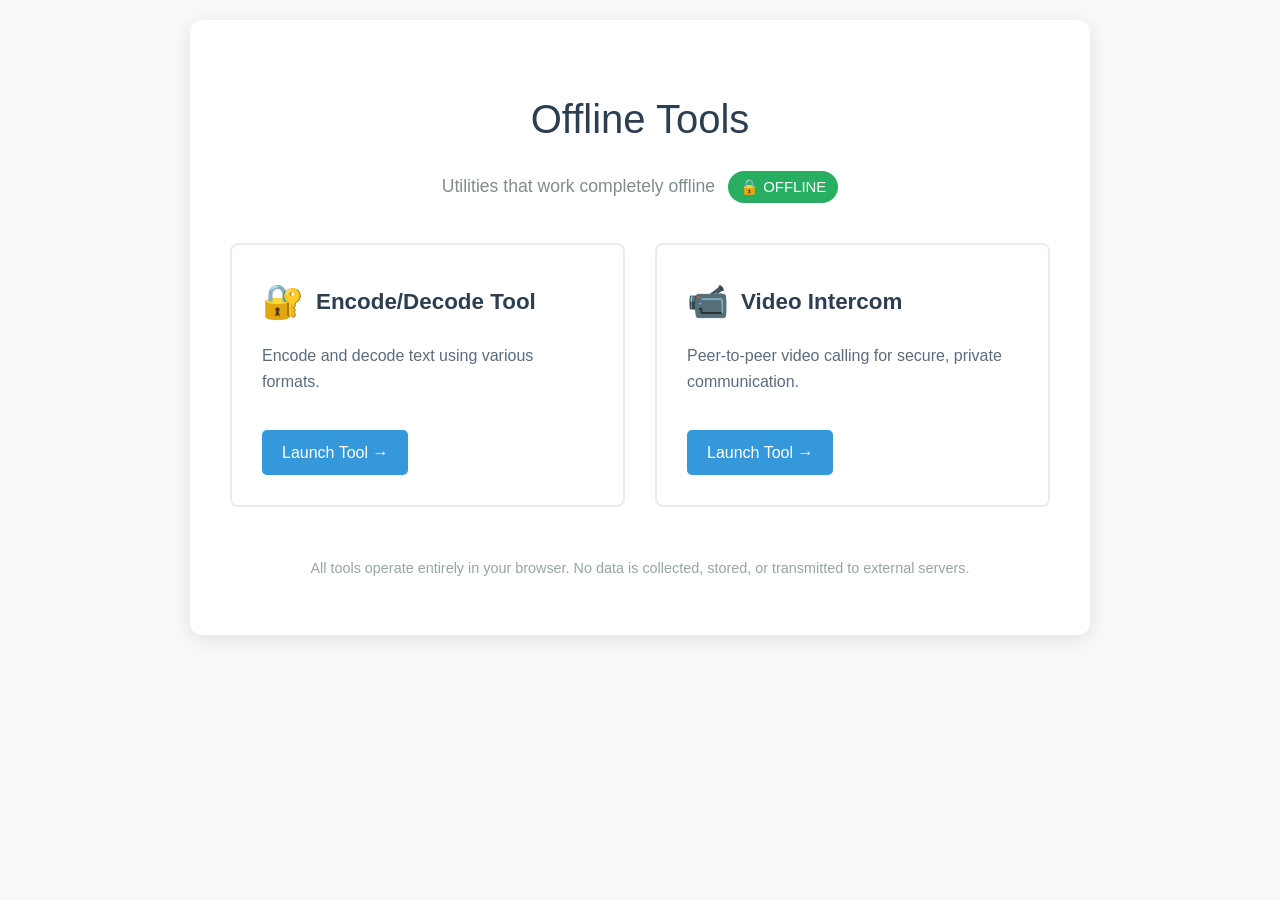
==== offline-tools/index.html @ c5e7616e "intercom v1" ====
<!DOCTYPE html>
<html lang="en">
<head>
    <meta charset="UTF-8">
    <meta name="viewport" content="width=device-width, initial-scale=1.0">
    <title>Offline Tools</title>
    <style>
        body {
            font-family: -apple-system, BlinkMacSystemFont, 'Segoe UI', Roboto, Arial, sans-serif;
            max-width: 900px;
            margin: 0 auto;
            padding: 20px;
            background-color: #f8f9fa;
            line-height: 1.6;
        }
        .container {
            background-color: white;
            padding: 40px;
            border-radius: 12px;
            box-shadow: 0 4px 20px rgba(0,0,0,0.1);
        }
        h1 {
            text-align: center;
            color: #2c3e50;
            margin-bottom: 20px;
            font-size: 2.5em;
            font-weight: 300;
        }
        .subtitle {
            text-align: center;
            color: #7f8c8d;
            margin-bottom: 40px;
            font-size: 1.1em;
        }
        .offline-badge {
            display: inline-block;
            background-color: #27ae60;
            color: white;
            padding: 4px 12px;
            border-radius: 20px;
            font-size: 0.85em;
            font-weight: 500;
            margin-left: 8px;
        }
        .tools-grid {
            display: grid;
            grid-template-columns: repeat(auto-fit, minmax(350px, 1fr));
            gap: 30px;
            margin-top: 40px;
        }
        .tool-card {
            border: 2px solid #e9ecef;
            border-radius: 8px;
            padding: 30px;
            transition: all 0.3s ease;
            text-decoration: none;
            color: inherit;
            display: block;
        }
        .tool-card:hover {
            border-color: #3498db;
            transform: translateY(-2px);
            box-shadow: 0 8px 25px rgba(0,0,0,0.1);
        }
        .tool-title {
            font-size: 1.4em;
            font-weight: 600;
            color: #2c3e50;
            margin-bottom: 15px;
            display: flex;
            align-items: center;
        }
        .tool-icon {
            font-size: 1.5em;
            margin-right: 12px;
        }
        .tool-description {
            color: #5a6c7d;
            margin-bottom: 20px;
        }
        .tool-features {
            list-style: none;
            padding: 0;
            margin: 0;
        }
        .tool-features li {
            color: #7f8c8d;
            margin-bottom: 8px;
            padding-left: 20px;
            position: relative;
        }
        .tool-features li:before {
            content: "✓";
            color: #27ae60;
            font-weight: bold;
            position: absolute;
            left: 0;
        }
        .launch-button {
            display: inline-block;
            background-color: #3498db;
            color: white;
            padding: 10px 20px;
            border-radius: 5px;
            text-decoration: none;
            margin-top: 15px;
            font-weight: 500;
            transition: background-color 0.3s;
        }
        .launch-button:hover {
            background-color: #2980b9;
        }
        .footer {
            text-align: center;
            margin-top: 50px;
            color: #95a5a6;
            font-size: 0.9em;
        }
    </style>
</head>
<body>
    <div class="container">
        <h1>Offline Tools</h1>
        <p class="subtitle">
            Utilities that work completely offline
            <span class="offline-badge">🔒 OFFLINE</span>
        </p>
        
        <div class="tools-grid">
            <a href="encode.html" class="tool-card">
                <div class="tool-title">
                    <span class="tool-icon">🔐</span>
                    Encode/Decode Tool
                </div>
                <div class="tool-description">
                    Encode and decode text using various formats.
                </div>
                <span class="launch-button">Launch Tool →</span>
            </a>
            
            <a href="intercom.html" class="tool-card">
                <div class="tool-title">
                    <span class="tool-icon">📹</span>
                    Video Intercom
                </div>
                <div class="tool-description">
                    Peer-to-peer video calling for secure, private communication.
                </div>
                <span class="launch-button">Launch Tool →</span>
            </a>
        </div>
        
        <div class="footer">
            <p>
                All tools operate entirely in your browser. 
                No data is collected, stored, or transmitted to external servers.
            </p>
        </div>
    </div>
</body>
</html>
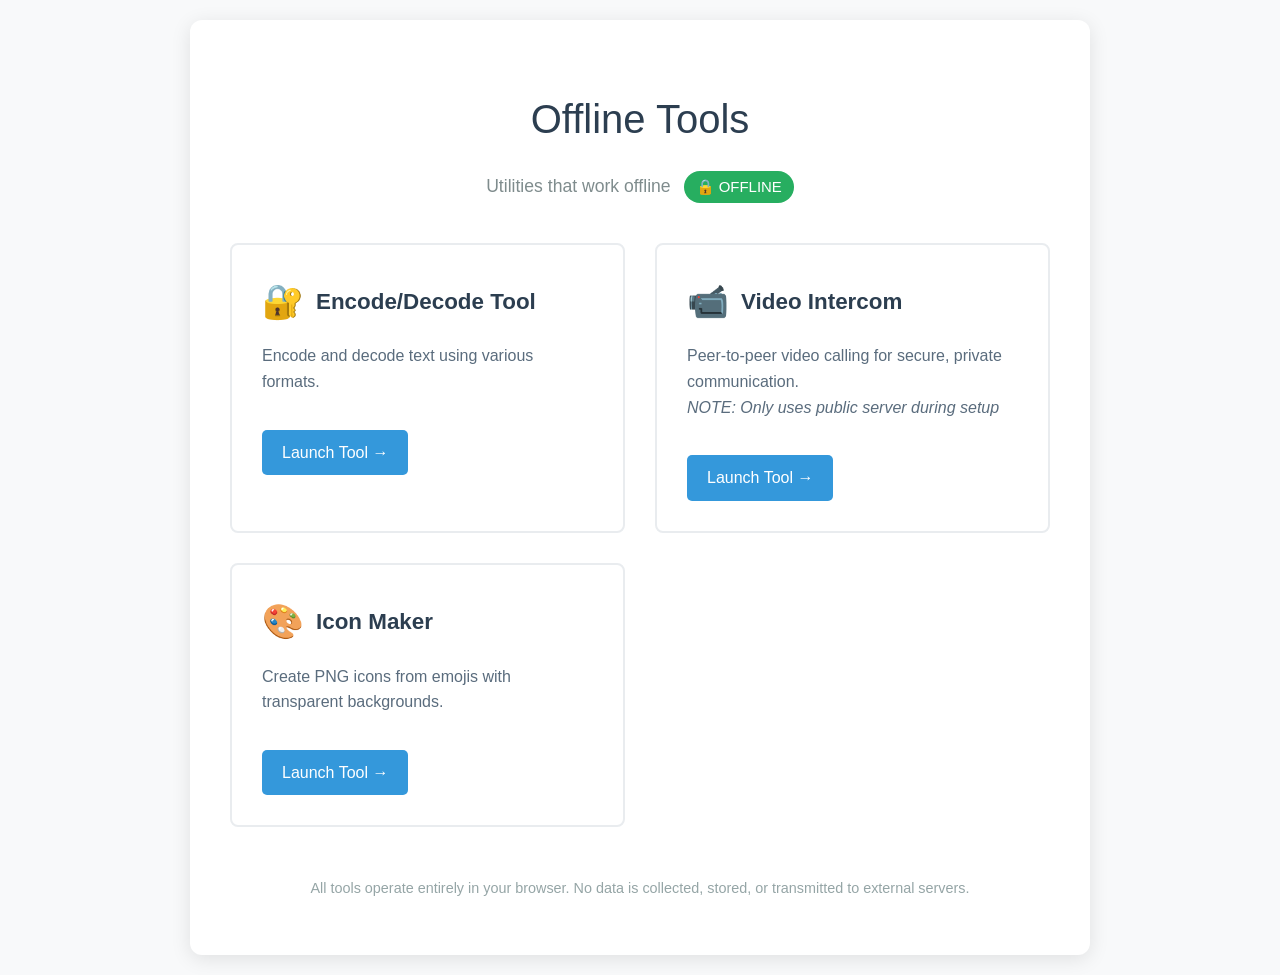
==== commit ef668ca7: "pwa" ====
--- a/offline-tools/index.html
+++ b/offline-tools/index.html
@@ -122,7 +122,7 @@
     <div class="container">
         <h1>Offline Tools</h1>
         <p class="subtitle">
-            Utilities that work completely offline
+            Utilities that work offline
             <span class="offline-badge">🔒 OFFLINE</span>
         </p>
         
@@ -138,13 +138,26 @@
                 <span class="launch-button">Launch Tool →</span>
             </a>
             
-            <a href="intercom.html" class="tool-card">
+            <a href="intercom/index.html" class="tool-card">
                 <div class="tool-title">
                     <span class="tool-icon">📹</span>
                     Video Intercom
                 </div>
                 <div class="tool-description">
                     Peer-to-peer video calling for secure, private communication.
+                    <br />
+                    <i>NOTE: Only uses public server during setup</i>
+                </div>
+                <span class="launch-button">Launch Tool →</span>
+            </a>
+            
+            <a href="icon-maker.html" class="tool-card">
+                <div class="tool-title">
+                    <span class="tool-icon">🎨</span>
+                    Icon Maker
+                </div>
+                <div class="tool-description">
+                    Create PNG icons from emojis with transparent backgrounds.
                 </div>
                 <span class="launch-button">Launch Tool →</span>
             </a>
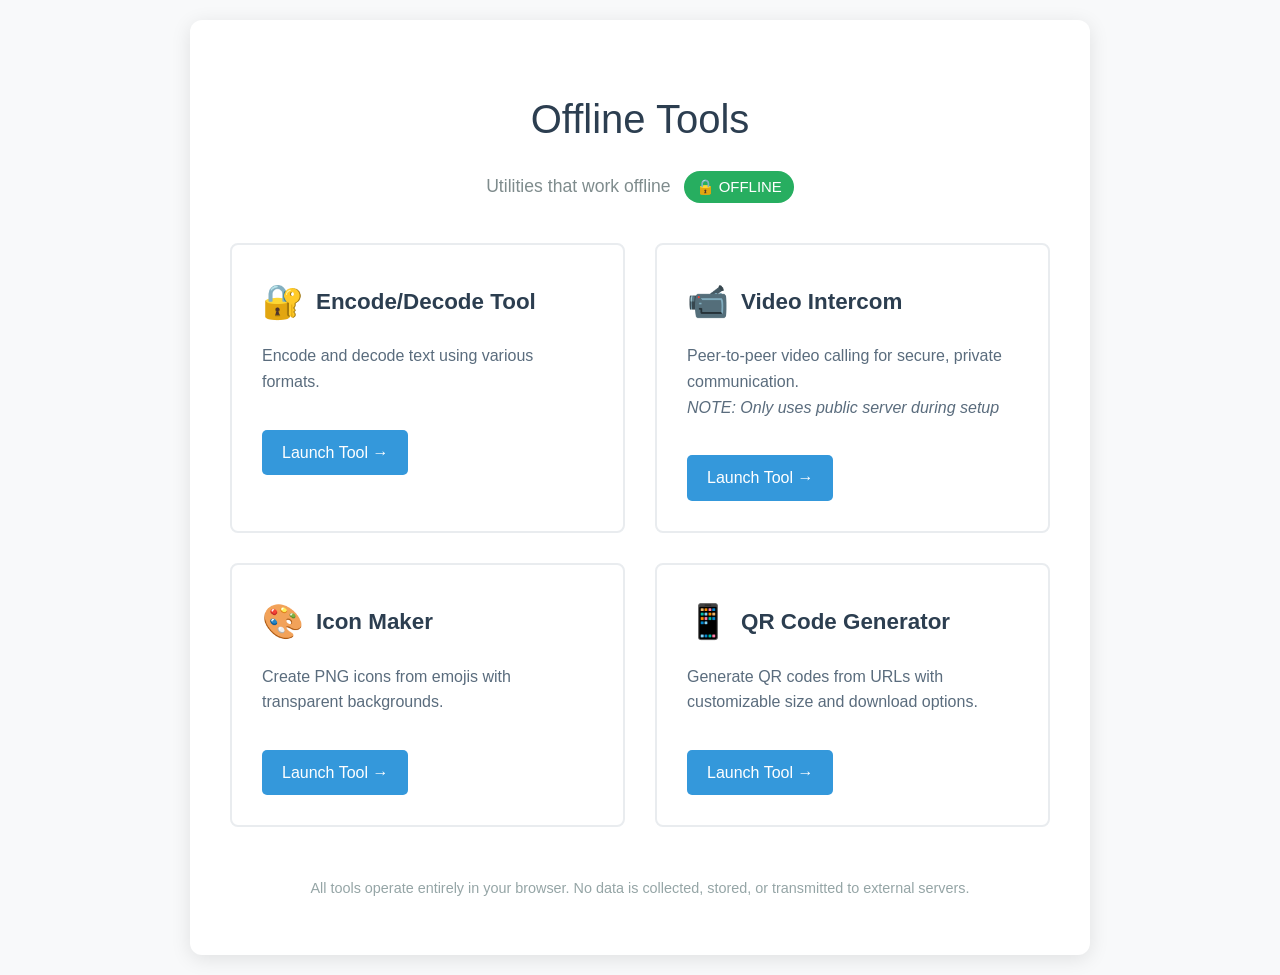
==== commit b763ac25: "qr code generator" ====
--- a/offline-tools/index.html
+++ b/offline-tools/index.html
@@ -161,6 +161,17 @@
                 </div>
                 <span class="launch-button">Launch Tool →</span>
             </a>
+            
+            <a href="qr-generator.html" class="tool-card">
+                <div class="tool-title">
+                    <span class="tool-icon">📱</span>
+                    QR Code Generator
+                </div>
+                <div class="tool-description">
+                    Generate QR codes from URLs with customizable size and download options.
+                </div>
+                <span class="launch-button">Launch Tool →</span>
+            </a>
         </div>
         
         <div class="footer">
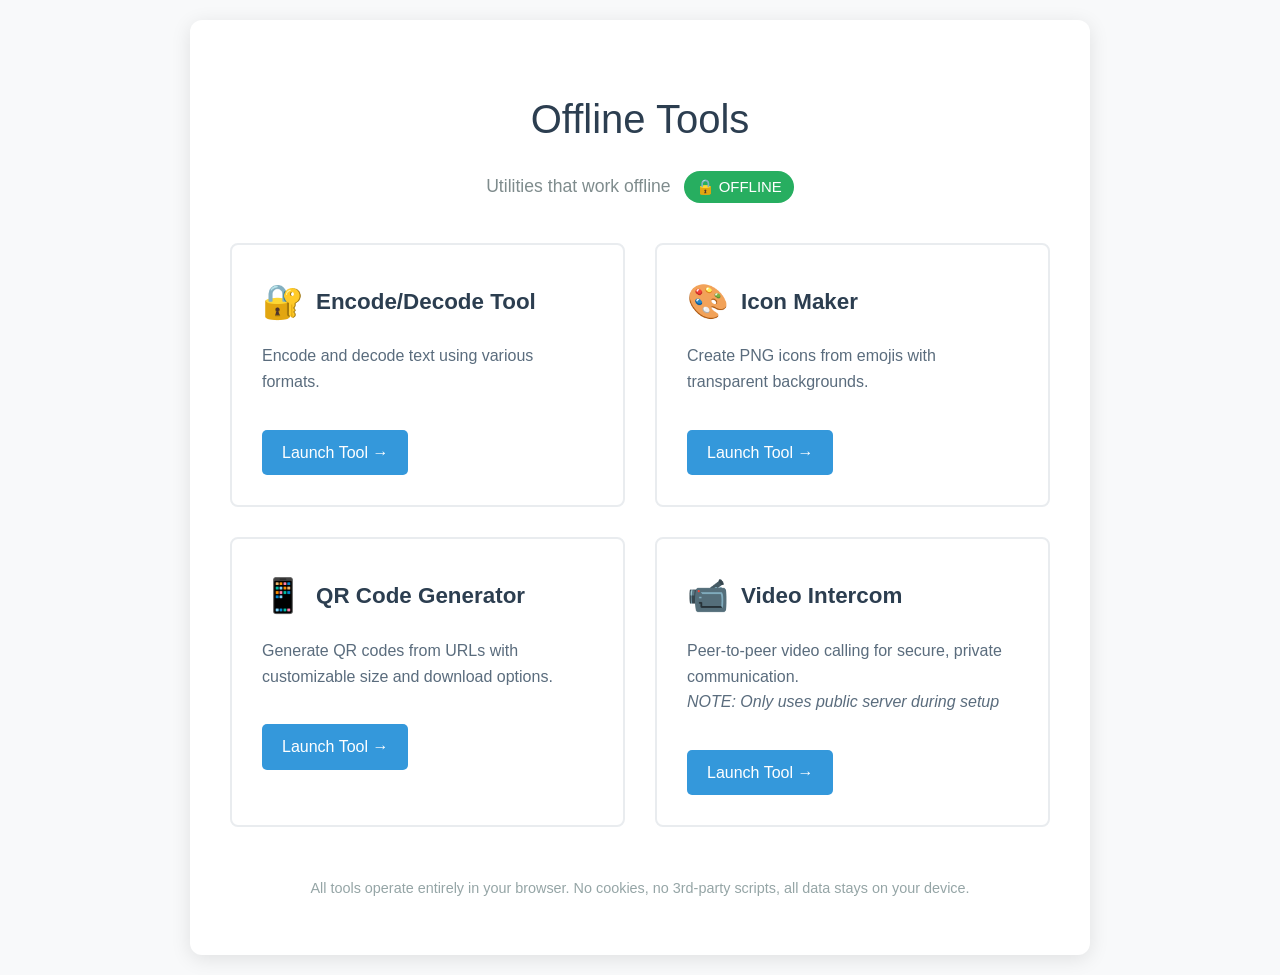
==== commit 8e47da49: "mobile home site + moved offline tools" ====
--- a/offline-tools/index.html
+++ b/offline-tools/index.html
@@ -138,19 +138,6 @@
                 <span class="launch-button">Launch Tool →</span>
             </a>
             
-            <a href="intercom/index.html" class="tool-card">
-                <div class="tool-title">
-                    <span class="tool-icon">📹</span>
-                    Video Intercom
-                </div>
-                <div class="tool-description">
-                    Peer-to-peer video calling for secure, private communication.
-                    <br />
-                    <i>NOTE: Only uses public server during setup</i>
-                </div>
-                <span class="launch-button">Launch Tool →</span>
-            </a>
-            
             <a href="icon-maker.html" class="tool-card">
                 <div class="tool-title">
                     <span class="tool-icon">🎨</span>
@@ -172,12 +159,25 @@
                 </div>
                 <span class="launch-button">Launch Tool →</span>
             </a>
+
+            <a href="intercom/index.html" class="tool-card">
+                <div class="tool-title">
+                    <span class="tool-icon">📹</span>
+                    Video Intercom
+                </div>
+                <div class="tool-description">
+                    Peer-to-peer video calling for secure, private communication.
+                    <br />
+                    <i>NOTE: Only uses public server during setup</i>
+                </div>
+                <span class="launch-button">Launch Tool →</span>
+            </a>            
         </div>
         
         <div class="footer">
             <p>
                 All tools operate entirely in your browser. 
-                No data is collected, stored, or transmitted to external servers.
+                No cookies, no 3rd-party scripts, all data stays on your device.
             </p>
         </div>
     </div>
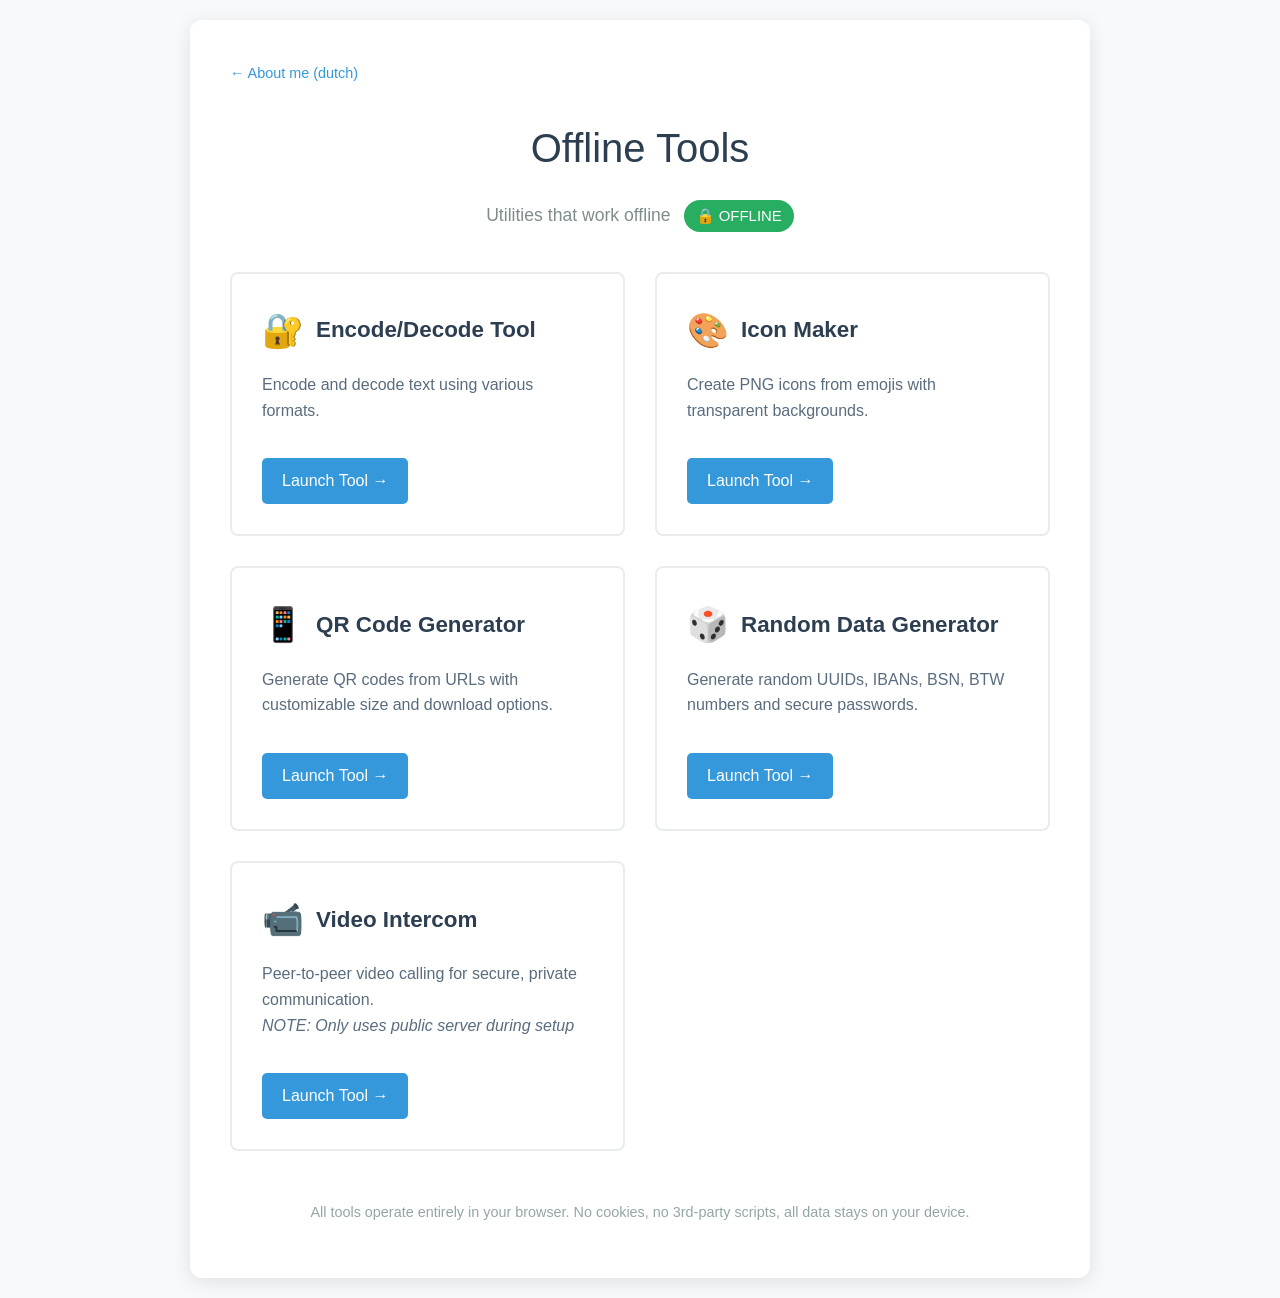
==== commit 830cdaf4: "links" ====
--- a/offline-tools/index.html
+++ b/offline-tools/index.html
@@ -116,10 +116,29 @@
             color: #95a5a6;
             font-size: 0.9em;
         }
+        .back-link {
+            text-align: left;
+            margin-bottom: 30px;
+        }
+        .back-link a {
+            color: #3498db;
+            text-decoration: none;
+            font-size: 0.9em;
+            display: inline-flex;
+            align-items: center;
+            gap: 5px;
+        }
+        .back-link a:hover {
+            text-decoration: underline;
+        }
     </style>
 </head>
 <body>
     <div class="container">
+        <div class="back-link">
+            <a href="../">← About me (dutch)</a>
+        </div>
+        
         <h1>Offline Tools</h1>
         <p class="subtitle">
             Utilities that work offline
@@ -156,6 +175,17 @@
                 </div>
                 <div class="tool-description">
                     Generate QR codes from URLs with customizable size and download options.
+                </div>
+                <span class="launch-button">Launch Tool →</span>
+            </a>
+
+            <a href="random-generator.html" class="tool-card">
+                <div class="tool-title">
+                    <span class="tool-icon">🎲</span>
+                    Random Data Generator
+                </div>
+                <div class="tool-description">
+                    Generate random UUIDs, IBANs, BSN, BTW numbers and secure passwords.
                 </div>
                 <span class="launch-button">Launch Tool →</span>
             </a>
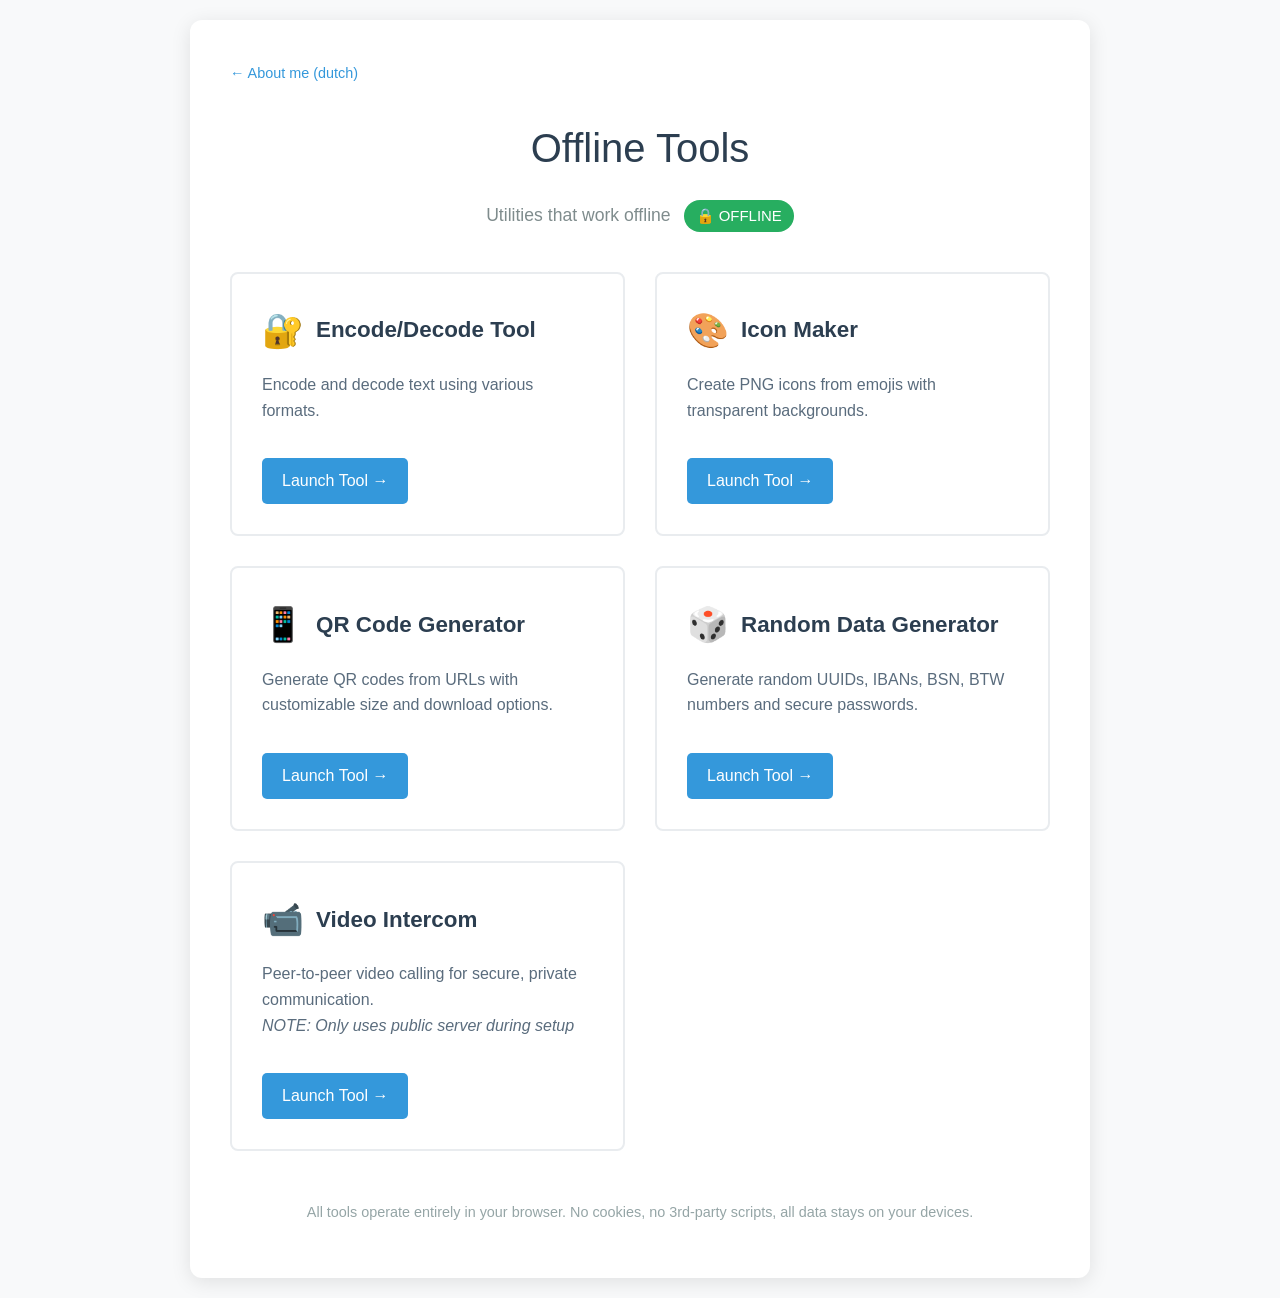
==== commit c435ecd9: "right words" ====
--- a/offline-tools/index.html
+++ b/offline-tools/index.html
@@ -207,7 +207,7 @@
         <div class="footer">
             <p>
                 All tools operate entirely in your browser. 
-                No cookies, no 3rd-party scripts, all data stays on your device.
+                No cookies, no 3rd-party scripts, all data stays on your devices.
             </p>
         </div>
     </div>
